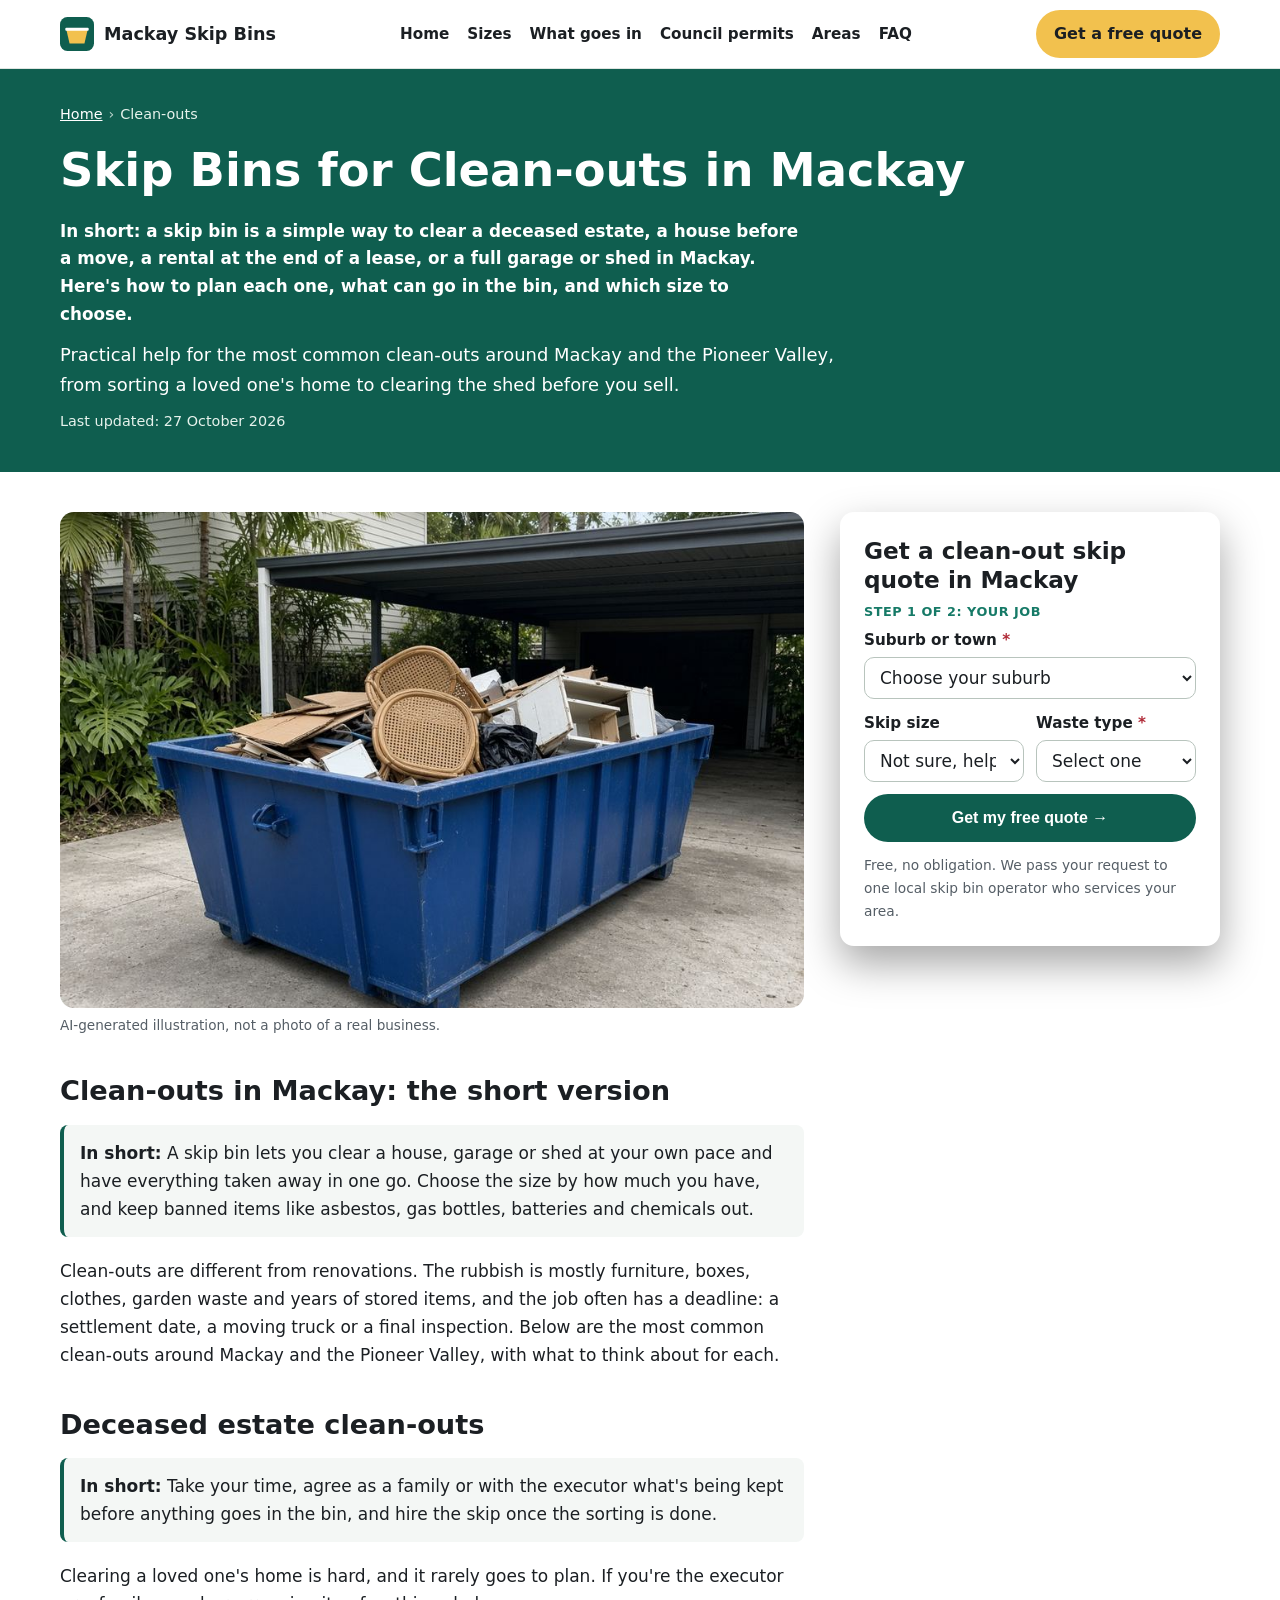
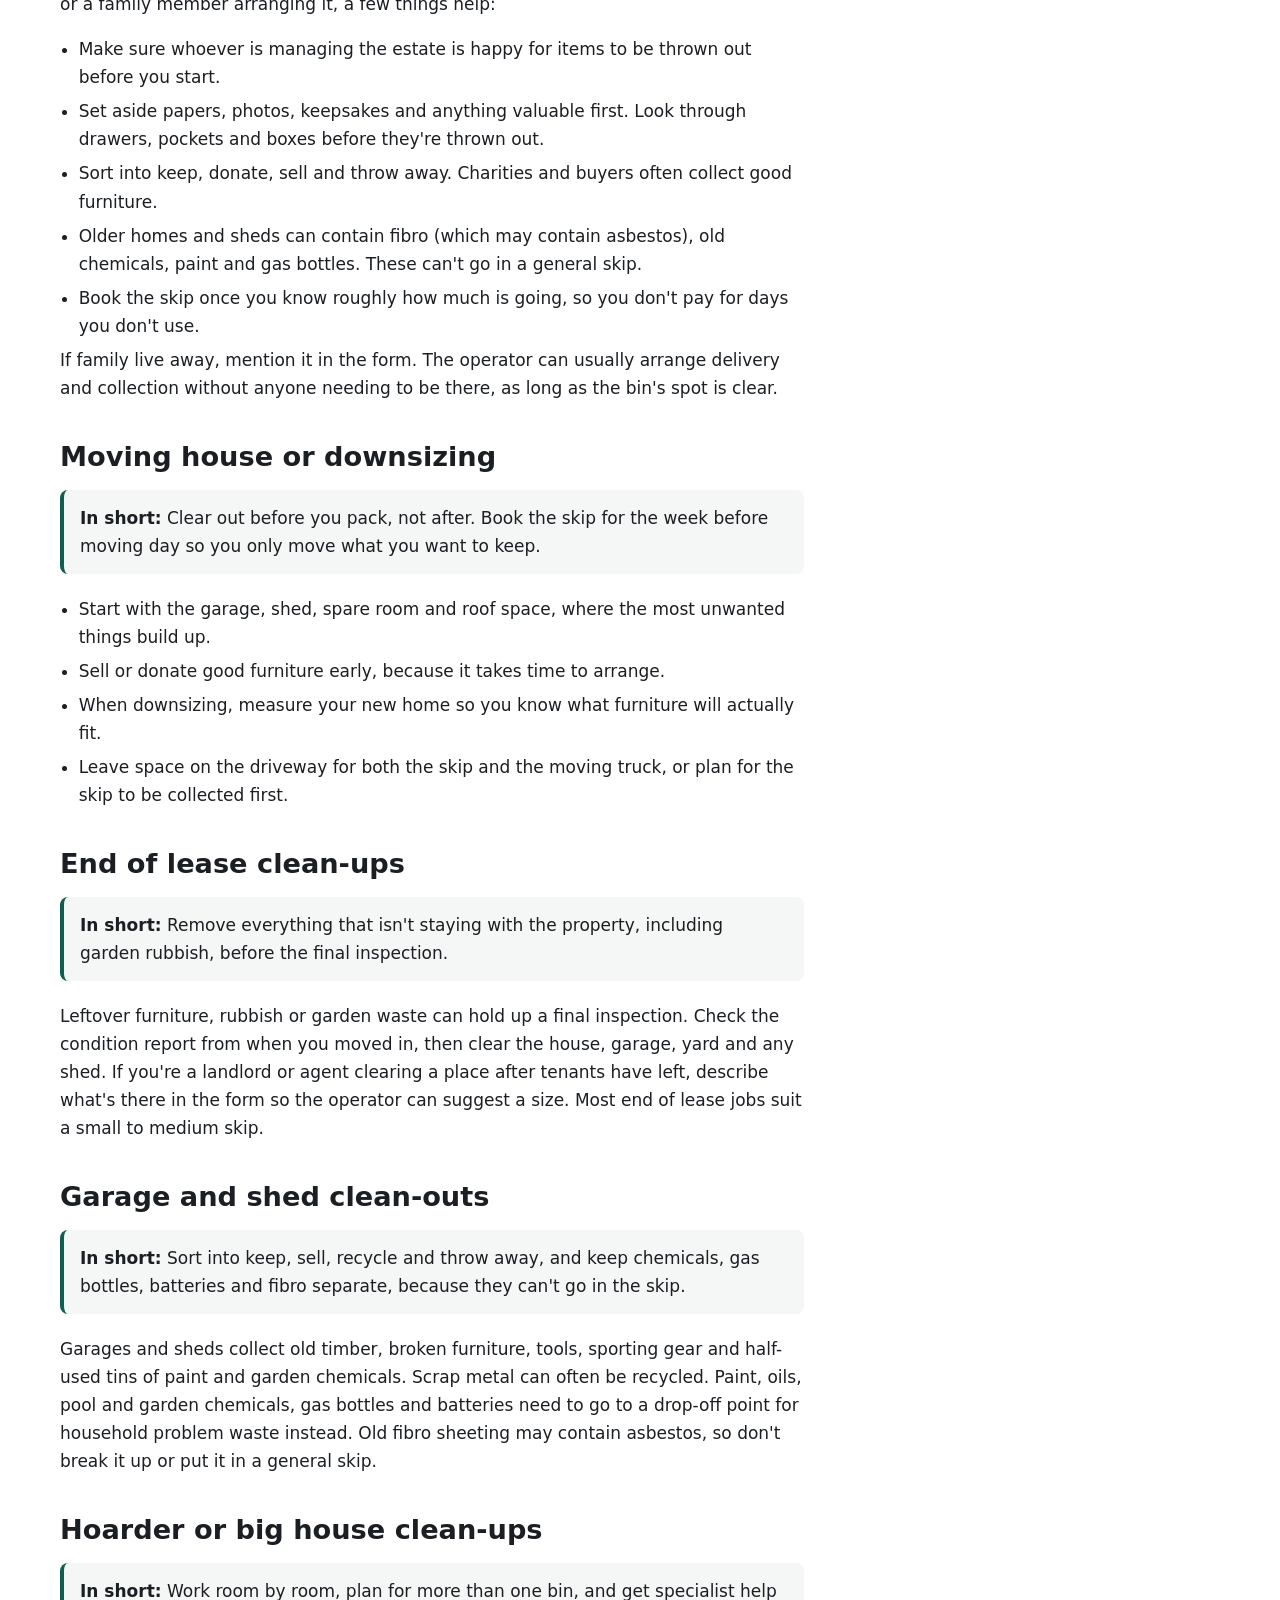
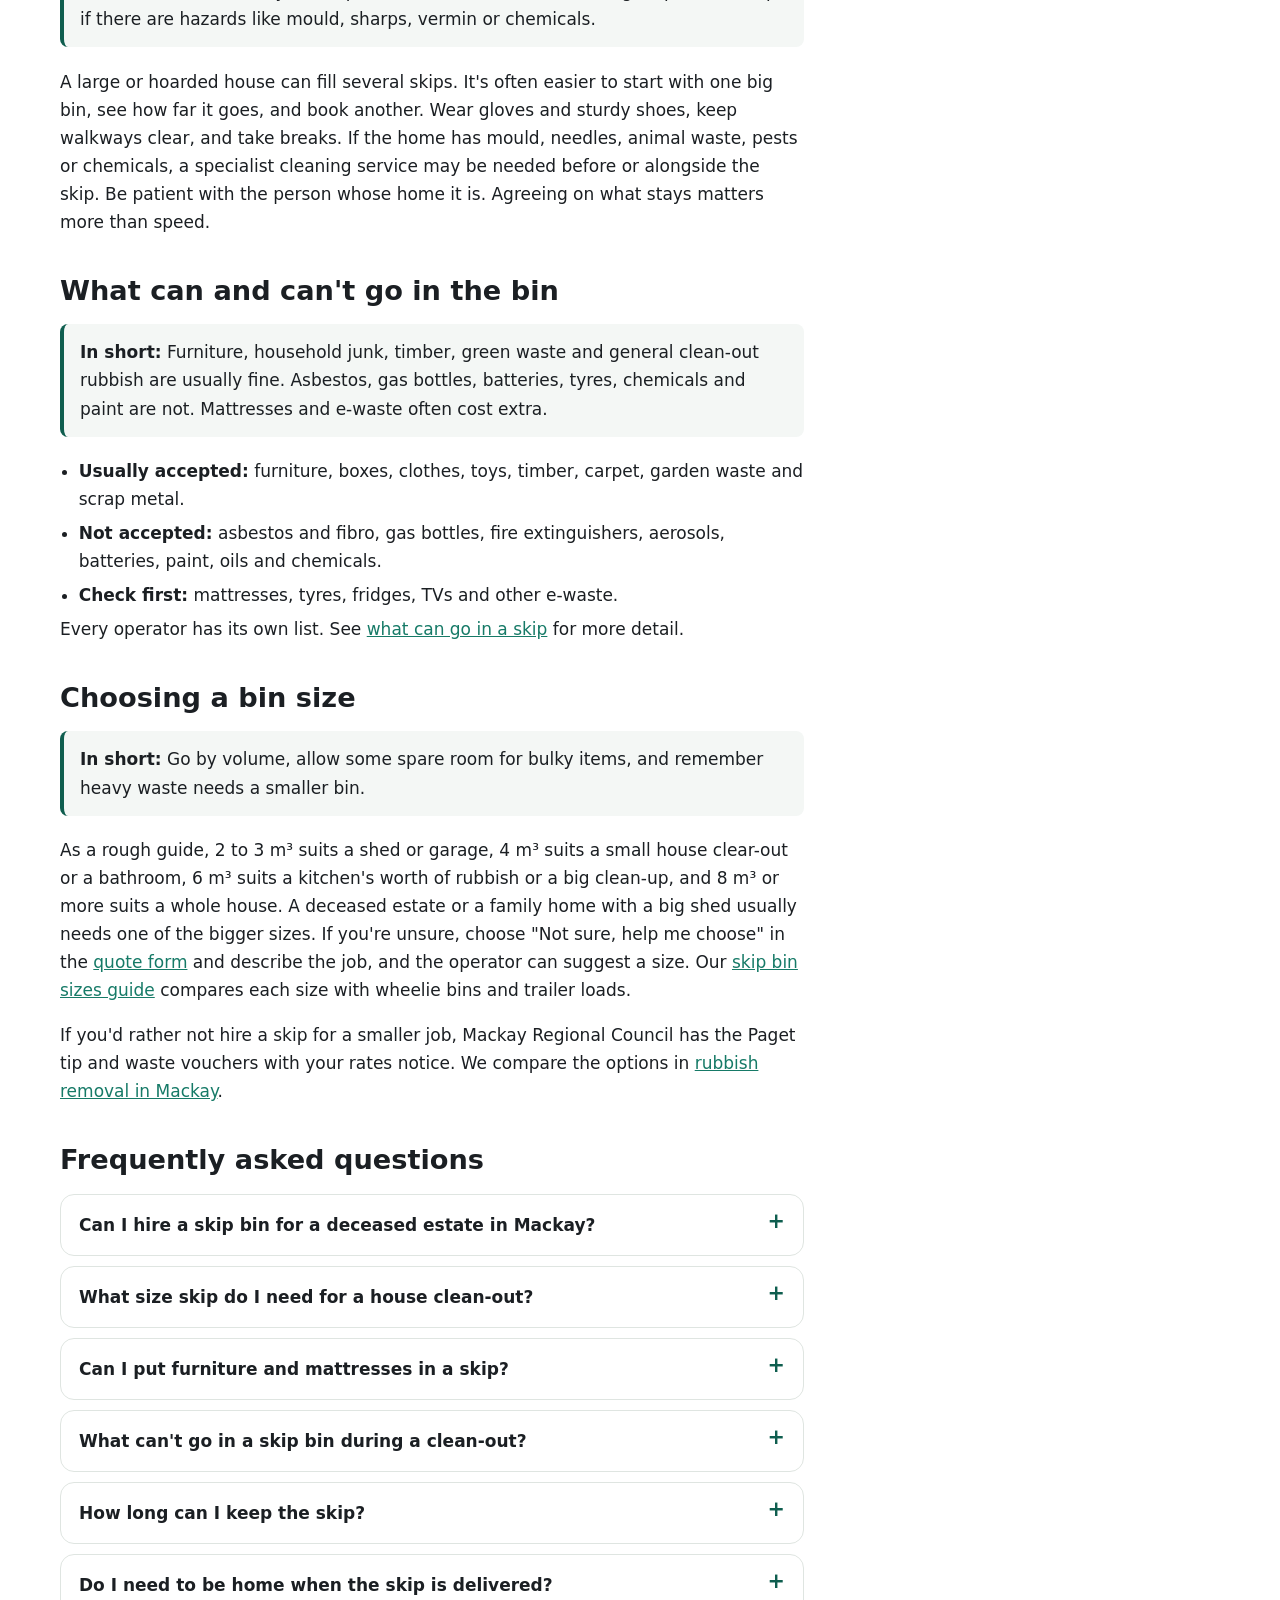
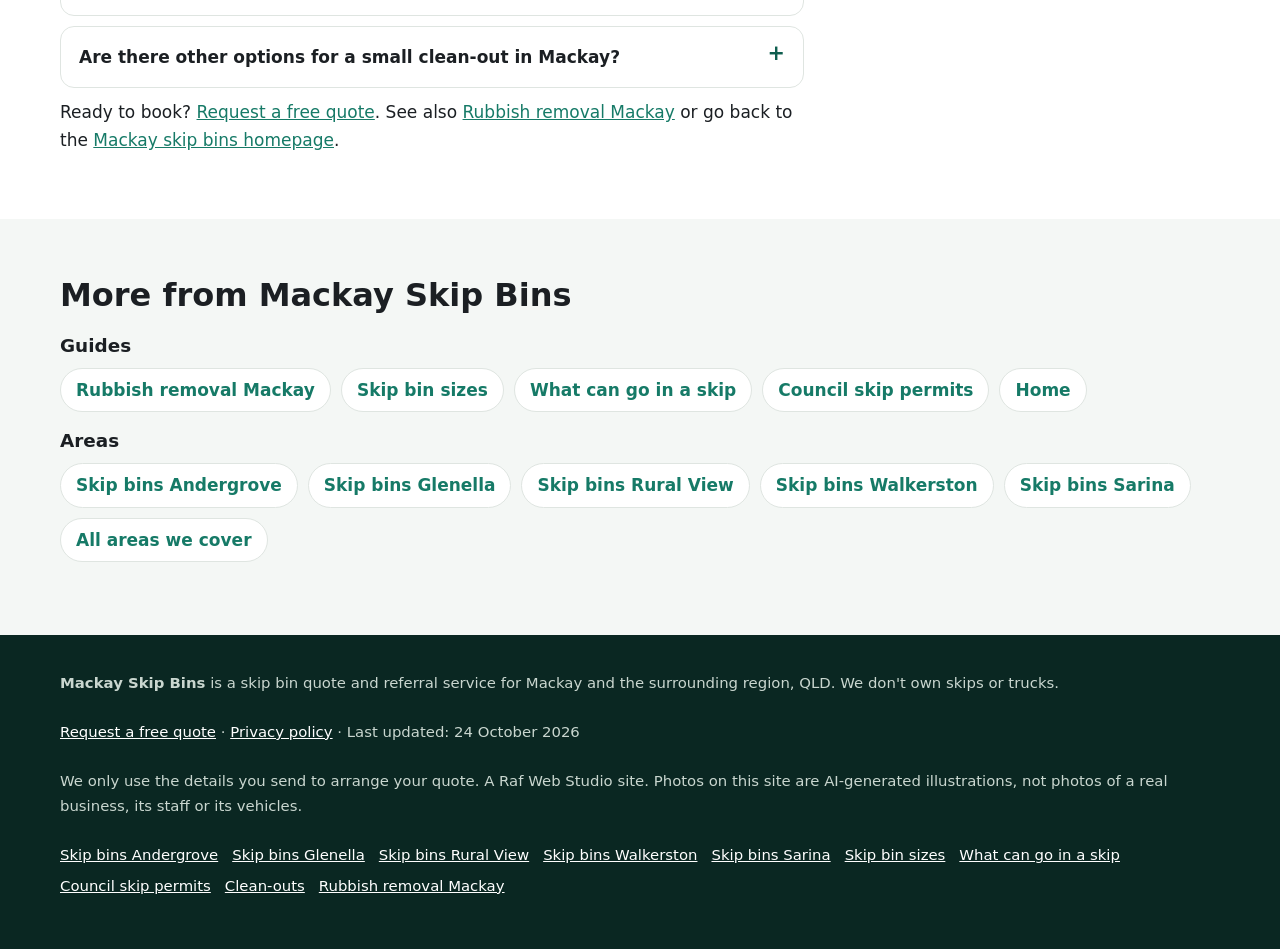
==== clean-outs/index.html @ 4cb9e2da "SEO batch 3: add /clean-outs/ and /rubbish-removal-mackay/ guides (FAQ schema, quote form, sitemap, " ====
<!doctype html>
<html lang="en-AU">
<head>
<meta charset="utf-8">
<!-- Search Console verification meta tag goes here once the property is created -->
<meta name="viewport" content="width=device-width, initial-scale=1">
<title>Skip Bins for Clean-outs in Mackay | Deceased Estates, Moving &amp; Garages</title>
<meta name="description" content="Skip bins for clean-outs in Mackay: deceased estates, moving house, downsizing, end of lease, garages, sheds and big house clean-ups. Sizes, what goes in, and a free quote.">
<link rel="canonical" href="https://mackayskipbins.com/clean-outs/">
<link rel="icon" href="/favicon.svg" type="image/svg+xml">
<meta name="theme-color" content="#0f5e4f">
<meta property="og:type" content="article">
<meta property="og:locale" content="en_AU">
<meta property="og:site_name" content="Mackay Skip Bins">
<meta property="og:title" content="Skip Bins for Clean-outs in Mackay | Deceased Estates, Moving &amp; Garages">
<meta property="og:description" content="Skip bins for clean-outs in Mackay: deceased estates, moving house, downsizing, end of lease, garages, sheds and big house clean-ups. Sizes, what goes in, and a free quote.">
<meta property="og:url" content="https://mackayskipbins.com/clean-outs/">
<meta property="og:image" content="https://mackayskipbins.com/img/card-home.jpg">
<meta name="twitter:card" content="summary_large_image">
<script>document.documentElement.classList.add('js')</script>
<link rel="stylesheet" href="/styles.css">

<!-- Google tag (gtag.js) -->
<script async src="https://www.googletagmanager.com/gtag/js?id=G-90Q7YBD8MN"></script>
<script>
  window.dataLayer = window.dataLayer || [];
  function gtag(){dataLayer.push(arguments);}
  gtag('js', new Date());
  gtag('config', 'G-90Q7YBD8MN');
</script>

<script type="application/ld+json">
{
 "@context": "https://schema.org",
 "@type": "WebPage",
 "@id": "https://mackayskipbins.com/clean-outs/#webpage",
 "url": "https://mackayskipbins.com/clean-outs/",
 "name": "Skip Bins for Clean-outs in Mackay | Deceased Estates, Moving & Garages",
 "description": "Skip bins for clean-outs in Mackay: deceased estates, moving house, downsizing, end of lease, garages, sheds and big house clean-ups. Sizes, what goes in, and a free quote.",
 "inLanguage": "en-AU",
 "dateModified": "2026-10-27",
 "isPartOf": {
  "@id": "https://mackayskipbins.com/#website"
 }
}
</script>
<script type="application/ld+json">
{
 "@context": "https://schema.org",
 "@type": "BreadcrumbList",
 "itemListElement": [
  {
   "@type": "ListItem",
   "position": 1,
   "name": "Home",
   "item": "https://mackayskipbins.com/"
  },
  {
   "@type": "ListItem",
   "position": 2,
   "name": "Clean-outs",
   "item": "https://mackayskipbins.com/clean-outs/"
  }
 ]
}
</script>
<script type="application/ld+json">
{
 "@context": "https://schema.org",
 "@type": "Service",
 "@id": "https://mackayskipbins.com/clean-outs/#service",
 "name": "Skip bins for clean-outs in Mackay",
 "serviceType": "Skip bin hire",
 "description": "Skip bins for clean-outs in Mackay: deceased estates, moving house, downsizing, end of lease, garages, sheds and big house clean-ups. Sizes, what goes in, and a free quote.",
 "url": "https://mackayskipbins.com/clean-outs/",
 "provider": {
  "@type": "Organization",
  "name": "Mackay Skip Bins",
  "url": "https://mackayskipbins.com/"
 },
 "areaServed": [
  {
   "@type": "Place",
   "name": "Mackay, QLD"
  }
 ]
}
</script>
<script type="application/ld+json">
{
 "@context": "https://schema.org",
 "@type": "FAQPage",
 "mainEntity": [
  {
   "@type": "Question",
   "name": "Can I hire a skip bin for a deceased estate in Mackay?",
   "acceptedAnswer": {
    "@type": "Answer",
    "text": "Yes. A skip is a common way to clear a deceased estate. Agree with the executor or family what's being kept before anything goes in, and tell the operator if no one will be at the property for delivery or collection."
   }
  },
  {
   "@type": "Question",
   "name": "What size skip do I need for a house clean-out?",
   "acceptedAnswer": {
    "@type": "Answer",
    "text": "As a rough guide, 2 to 3 m³ suits a shed or garage, 4 m³ suits a small house clear-out or a bathroom, 6 m³ suits a kitchen's worth of rubbish or a big clean-up, and 8 m³ or more suits a whole house. A deceased estate or a family home with a big shed usually needs one of the bigger sizes."
   }
  },
  {
   "@type": "Question",
   "name": "Can I put furniture and mattresses in a skip?",
   "acceptedAnswer": {
    "@type": "Answer",
    "text": "Furniture is usually fine. Many operators accept mattresses for an extra fee, and some don't take them. List them in the quote form so the operator can confirm."
   }
  },
  {
   "@type": "Question",
   "name": "What can't go in a skip bin during a clean-out?",
   "acceptedAnswer": {
    "@type": "Answer",
    "text": "Asbestos and fibro, gas bottles, fire extinguishers, aerosols, batteries, tyres, paint, oils and chemicals. Fridges, TVs and other e-waste may be refused or cost extra."
   }
  },
  {
   "@type": "Question",
   "name": "How long can I keep the skip?",
   "acceptedAnswer": {
    "@type": "Answer",
    "text": "Hire periods differ between operators. Most include a set number of days and charge for extra days. Tell the operator your dates when you request a quote."
   }
  },
  {
   "@type": "Question",
   "name": "Do I need to be home when the skip is delivered?",
   "acceptedAnswer": {
    "@type": "Answer",
    "text": "Usually not, as long as the spot for the bin is clear and the operator knows exactly where to put it. Add delivery notes in the form."
   }
  },
  {
   "@type": "Question",
   "name": "Are there other options for a small clean-out in Mackay?",
   "acceptedAnswer": {
    "@type": "Answer",
    "text": "For a load or two, taking it to the Paget Waste Management Centre yourself, using your council waste vouchers, may be enough. Our rubbish removal guide compares the options."
   }
  }
 ]
}
</script>
</head>
<body>
<a class="skip-link" href="#main">Skip to content</a>

<header class="site-header">
  <div class="wrap">
    <a class="brand" href="/" aria-label="Mackay Skip Bins home">
      <svg viewBox="0 0 64 64" aria-hidden="true"><rect width="64" height="64" rx="14" fill="#0f5e4f"/><path d="M12 24h40l-6 26H18z" fill="#f2c14e"/><rect x="10" y="20" width="44" height="6" rx="2" fill="#fff"/></svg>
      Mackay Skip Bins
    </a>
    <nav class="nav" aria-label="Main">
      <a href="/">Home</a>
      <a href="/skip-bin-sizes/">Sizes</a>
      <a href="/what-can-go-in-a-skip/">What goes in</a>
      <a href="/skip-bin-council-permit/">Council permits</a>
      <a href="/#areas">Areas</a>
      <a href="/#faq">FAQ</a>
    </nav>
    <a class="btn btn-call header-call" href="#quote">Get a free quote</a>
  </div>
</header>

<main id="main">
<section class="page-hero" aria-labelledby="h1">
  <div class="wrap">
    <nav class="crumbs" aria-label="Breadcrumb"><ol><li><a href="https://mackayskipbins.com/">Home</a></li><li aria-current="page">Clean-outs</li></ol></nav>
    <h1 id="h1">Skip Bins for Clean-outs in Mackay</h1>
    <p class="summary">In short: a skip bin is a simple way to clear a deceased estate, a house before a move, a rental at the end of a lease, or a full garage or shed in Mackay. Here&#x27;s how to plan each one, what can go in the bin, and which size to choose.</p>
    <p class="lead">Practical help for the most common clean-outs around Mackay and the Pioneer Valley, from sorting a loved one&#x27;s home to clearing the shed before you sell.</p>
    <p class="updated">Last updated: 27 October 2026</p>
  </div>
</section>
<div class="wrap page-grid">
  <article class="page-body">
<figure><img src="/img/card-home.jpg" width="900" height="600" style="aspect-ratio:3/2;object-fit:cover" alt="Illustration of a blue skip bin with old cane chairs during a house clean-out" decoding="async"><figcaption>AI-generated illustration, not a photo of a real business.</figcaption></figure>
<h2>Clean-outs in Mackay: the short version</h2>
<p class="callout"><strong>In short:</strong> A skip bin lets you clear a house, garage or shed at your own pace and have everything taken away in one go. Choose the size by how much you have, and keep banned items like asbestos, gas bottles, batteries and chemicals out.</p><p>Clean-outs are different from renovations. The rubbish is mostly furniture, boxes, clothes, garden waste and years of stored items, and the job often has a deadline: a settlement date, a moving truck or a final inspection. Below are the most common clean-outs around Mackay and the Pioneer Valley, with what to think about for each.</p>
<h2>Deceased estate clean-outs</h2>
<p class="callout"><strong>In short:</strong> Take your time, agree as a family or with the executor what's being kept before anything goes in the bin, and hire the skip once the sorting is done.</p><p>Clearing a loved one's home is hard, and it rarely goes to plan. If you're the executor or a family member arranging it, a few things help:</p><ul class="clean"><li>Make sure whoever is managing the estate is happy for items to be thrown out before you start.</li><li>Set aside papers, photos, keepsakes and anything valuable first. Look through drawers, pockets and boxes before they're thrown out.</li><li>Sort into keep, donate, sell and throw away. Charities and buyers often collect good furniture.</li><li>Older homes and sheds can contain fibro (which may contain asbestos), old chemicals, paint and gas bottles. These can't go in a general skip.</li><li>Book the skip once you know roughly how much is going, so you don't pay for days you don't use.</li></ul><p>If family live away, mention it in the form. The operator can usually arrange delivery and collection without anyone needing to be there, as long as the bin's spot is clear.</p>
<h2>Moving house or downsizing</h2>
<p class="callout"><strong>In short:</strong> Clear out before you pack, not after. Book the skip for the week before moving day so you only move what you want to keep.</p><ul class="clean"><li>Start with the garage, shed, spare room and roof space, where the most unwanted things build up.</li><li>Sell or donate good furniture early, because it takes time to arrange.</li><li>When downsizing, measure your new home so you know what furniture will actually fit.</li><li>Leave space on the driveway for both the skip and the moving truck, or plan for the skip to be collected first.</li></ul>
<h2>End of lease clean-ups</h2>
<p class="callout"><strong>In short:</strong> Remove everything that isn't staying with the property, including garden rubbish, before the final inspection.</p><p>Leftover furniture, rubbish or garden waste can hold up a final inspection. Check the condition report from when you moved in, then clear the house, garage, yard and any shed. If you're a landlord or agent clearing a place after tenants have left, describe what's there in the form so the operator can suggest a size. Most end of lease jobs suit a small to medium skip.</p>
<h2>Garage and shed clean-outs</h2>
<p class="callout"><strong>In short:</strong> Sort into keep, sell, recycle and throw away, and keep chemicals, gas bottles, batteries and fibro separate, because they can't go in the skip.</p><p>Garages and sheds collect old timber, broken furniture, tools, sporting gear and half-used tins of paint and garden chemicals. Scrap metal can often be recycled. Paint, oils, pool and garden chemicals, gas bottles and batteries need to go to a drop-off point for household problem waste instead. Old fibro sheeting may contain asbestos, so don't break it up or put it in a general skip.</p>
<h2>Hoarder or big house clean-ups</h2>
<p class="callout"><strong>In short:</strong> Work room by room, plan for more than one bin, and get specialist help if there are hazards like mould, sharps, vermin or chemicals.</p><p>A large or hoarded house can fill several skips. It's often easier to start with one big bin, see how far it goes, and book another. Wear gloves and sturdy shoes, keep walkways clear, and take breaks. If the home has mould, needles, animal waste, pests or chemicals, a specialist cleaning service may be needed before or alongside the skip. Be patient with the person whose home it is. Agreeing on what stays matters more than speed.</p>
<h2>What can and can&#x27;t go in the bin</h2>
<p class="callout"><strong>In short:</strong> Furniture, household junk, timber, green waste and general clean-out rubbish are usually fine. Asbestos, gas bottles, batteries, tyres, chemicals and paint are not. Mattresses and e-waste often cost extra.</p><ul class="clean"><li><strong>Usually accepted:</strong> furniture, boxes, clothes, toys, timber, carpet, garden waste and scrap metal.</li><li><strong>Not accepted:</strong> asbestos and fibro, gas bottles, fire extinguishers, aerosols, batteries, paint, oils and chemicals.</li><li><strong>Check first:</strong> mattresses, tyres, fridges, TVs and other e-waste.</li></ul><p>Every operator has its own list. See <a href="/what-can-go-in-a-skip/">what can go in a skip</a> for more detail.</p>
<h2>Choosing a bin size</h2>
<p class="callout"><strong>In short:</strong> Go by volume, allow some spare room for bulky items, and remember heavy waste needs a smaller bin.</p><p>As a rough guide, 2 to 3 m³ suits a shed or garage, 4 m³ suits a small house clear-out or a bathroom, 6 m³ suits a kitchen's worth of rubbish or a big clean-up, and 8 m³ or more suits a whole house. A deceased estate or a family home with a big shed usually needs one of the bigger sizes. If you're unsure, choose "Not sure, help me choose" in the <a href="#quote">quote form</a> and describe the job, and the operator can suggest a size. Our <a href="/skip-bin-sizes/">skip bin sizes guide</a> compares each size with wheelie bins and trailer loads.</p><p>If you'd rather not hire a skip for a smaller job, Mackay Regional Council has the Paget tip and waste vouchers with your rates notice. We compare the options in <a href="/rubbish-removal-mackay/">rubbish removal in Mackay</a>.</p>
<h2 id="faq-h">Frequently asked questions</h2>
<details><summary>Can I hire a skip bin for a deceased estate in Mackay?</summary><p>Yes. A skip is a common way to clear a deceased estate. Agree with the executor or family what&#x27;s being kept before anything goes in, and tell the operator if no one will be at the property for delivery or collection.</p></details><details><summary>What size skip do I need for a house clean-out?</summary><p>As a rough guide, 2 to 3 m³ suits a shed or garage, 4 m³ suits a small house clear-out or a bathroom, 6 m³ suits a kitchen&#x27;s worth of rubbish or a big clean-up, and 8 m³ or more suits a whole house. A deceased estate or a family home with a big shed usually needs one of the bigger sizes.</p></details><details><summary>Can I put furniture and mattresses in a skip?</summary><p>Furniture is usually fine. Many operators accept mattresses for an extra fee, and some don&#x27;t take them. List them in the quote form so the operator can confirm.</p></details><details><summary>What can&#x27;t go in a skip bin during a clean-out?</summary><p>Asbestos and fibro, gas bottles, fire extinguishers, aerosols, batteries, tyres, paint, oils and chemicals. Fridges, TVs and other e-waste may be refused or cost extra.</p></details><details><summary>How long can I keep the skip?</summary><p>Hire periods differ between operators. Most include a set number of days and charge for extra days. Tell the operator your dates when you request a quote.</p></details><details><summary>Do I need to be home when the skip is delivered?</summary><p>Usually not, as long as the spot for the bin is clear and the operator knows exactly where to put it. Add delivery notes in the form.</p></details><details><summary>Are there other options for a small clean-out in Mackay?</summary><p>For a load or two, taking it to the Paget Waste Management Centre yourself, using your council waste vouchers, may be enough. Our rubbish removal guide compares the options.</p></details>
<p>Ready to book? <a href="#quote">Request a free quote</a>. See also <a href="/rubbish-removal-mackay/">Rubbish removal Mackay</a> or go back to the <a href="/">Mackay skip bins homepage</a>.</p>

  </article>
  <aside class="page-aside">
    <div class="hero-form-card" id="quote">
      <h2 id="quote-h">Get a clean-out skip quote in Mackay</h2>
      <form class="quote-form two-step" id="quote-form" action="https://formsubmit.co/quotes@mackayskipbins.com" method="post" novalidate>
        <input type="hidden" name="_subject" value="New quote request – mackayskipbins.com">
        <input type="hidden" name="_captcha" value="true">
        <input type="hidden" name="_template" value="table">
        <input type="hidden" name="_next" value="https://mackayskipbins.com/thanks.html">
        <input type="text" name="_honey" style="display:none" tabindex="-1" autocomplete="off" aria-hidden="true">
        <input type="hidden" name="source" value="mackayskipbins.com">
        <input type="hidden" name="page" value="/clean-outs/">
        <fieldset class="step step-1">
          <legend class="step-label">Step 1 of 2: your job</legend>
          <div class="full"><label for="suburb">Suburb or town <span class="req" aria-hidden="true">*</span></label>
            <select id="suburb" name="suburb" required><option value="">Choose your suburb</option><option>Mackay</option><option>North Mackay</option><option>South Mackay</option><option>West Mackay</option><option>East Mackay</option><option>Andergrove</option><option>Beaconsfield</option><option>Mount Pleasant</option><option>Glenella</option><option>Slade Point</option><option>Bucasia</option><option>Shoal Point</option><option>Eimeo</option><option>Blacks Beach</option><option>Rural View</option><option>Ooralea</option><option>Bakers Creek</option><option>Walkerston</option><option>Marian</option><option>Mirani</option><option>Sarina</option><option value="Other">Other (tell us below)</option></select></div>
          <div class="full other-wrap"><label for="suburb_other">Other suburb or town</label><input id="suburb_other" name="suburb_other" type="text" autocomplete="address-level2"></div>
          <div><label for="size">Skip size</label>
            <select id="size" name="skip_size"><option value="Not sure">Not sure, help me choose</option><option>Skip bag (about 1 m³)</option><option>2 m³</option><option>3 m³</option><option>4 m³</option><option>6 m³</option><option>8 m³</option><option>9 m³</option><option>10–12 m³</option><option>Larger / hook-lift</option></select></div>
          <div><label for="waste">Waste type <span class="req" aria-hidden="true">*</span></label>
            <select id="waste" name="waste_type" required><option value="">Select one</option><option>General household</option><option>Green waste</option><option>Mixed renovation / building</option><option>Soil, concrete or bricks</option><option>Mixed, not sure</option><option>May contain asbestos</option></select></div>
          <div class="full js-only"><button class="btn btn-primary btn-block" type="button" id="to-step-2">Get my free quote →</button></div>
          <p class="microcopy full">Free, no obligation. We pass your request to one local skip bin operator who services your area.</p>
          <p class="form-error full" id="step1-error" role="alert" hidden>Please choose your suburb and waste type.</p>
        </fieldset>
        <fieldset class="step step-2" id="step-2">
          <legend class="step-label">Step 2 of 2: your details</legend>
          <div><label for="name">Name <span class="req" aria-hidden="true">*</span></label><input id="name" name="name" type="text" autocomplete="name" required></div>
          <div><label for="phone">Phone <span class="req" aria-hidden="true">*</span></label><input id="phone" name="phone" type="tel" autocomplete="tel" inputmode="tel" required></div>
          <div><label for="email">Email</label><input id="email" name="email" type="email" autocomplete="email"></div>
          <div><label for="date">Delivery date</label><input id="date" name="preferred_date" type="date"></div>
          <div class="full"><label for="message">Anything else?</label><textarea id="message" name="message" rows="2" placeholder="e.g. storm clean-up, Queenslander reno, cane farm shed, 7 days"></textarea></div>
          <p class="consent full">By sending this form you agree we can share your details with one local skip bin operator so they can quote for your job. See our <a href="/privacy.html">privacy policy</a>.</p>
          <div class="full step2-actions"><button class="btn btn-primary" type="submit">Send my quote request</button><button class="btn-link js-only" type="button" id="back-1">← Back</button></div>
        </fieldset>
      </form>
    </div>
  </aside>
</div>
<section class="alt" aria-labelledby="more-h">
  <div class="wrap">
    <h2 id="more-h">More from Mackay Skip Bins</h2>
    <h3>Guides</h3>
    <ul class="link-list"><li><a href="/rubbish-removal-mackay/">Rubbish removal Mackay</a></li><li><a href="/skip-bin-sizes/">Skip bin sizes</a></li><li><a href="/what-can-go-in-a-skip/">What can go in a skip</a></li><li><a href="/skip-bin-council-permit/">Council skip permits</a></li><li><a href="/">Home</a></li></ul>
    <h3>Areas</h3>
    <ul class="link-list"><li><a href="/skip-bins-andergrove/">Skip bins Andergrove</a></li><li><a href="/skip-bins-glenella/">Skip bins Glenella</a></li><li><a href="/skip-bins-rural-view/">Skip bins Rural View</a></li><li><a href="/skip-bins-walkerston/">Skip bins Walkerston</a></li><li><a href="/skip-bins-sarina/">Skip bins Sarina</a></li><li><a href="/#areas">All areas we cover</a></li></ul>
  </div>
</section>
</main>

<footer class="site-footer">
  <div class="wrap">
    <p><strong>Mackay Skip Bins</strong> is a skip bin quote and referral service for Mackay and the surrounding region, QLD. We don't own skips or trucks.</p>
    <p><a href="#quote">Request a free quote</a> · <a href="/privacy.html">Privacy policy</a> · Last updated: 24 October 2026</p>
    <p>We only use the details you send to arrange your quote. A Raf Web Studio site. Photos on this site are AI-generated illustrations, not photos of a real business, its staff or its vehicles.</p>
    <p class="footer-links"><a href="/skip-bins-andergrove/">Skip bins Andergrove</a> <a href="/skip-bins-glenella/">Skip bins Glenella</a> <a href="/skip-bins-rural-view/">Skip bins Rural View</a> <a href="/skip-bins-walkerston/">Skip bins Walkerston</a> <a href="/skip-bins-sarina/">Skip bins Sarina</a> <a href="/skip-bin-sizes/">Skip bin sizes</a> <a href="/what-can-go-in-a-skip/">What can go in a skip</a> <a href="/skip-bin-council-permit/">Council skip permits</a> <a href="/clean-outs/">Clean-outs</a> <a href="/rubbish-removal-mackay/">Rubbish removal Mackay</a></p>
  </div>
</footer>

<div class="mobile-call" aria-label="Quick contact">
  <a class="btn btn-call" href="#quote">Get a free quote</a>
</div>
<script src="/form.js" defer></script>
</body>
</html>
---- styles.css ----
:root{
  --green:#0f5e4f;--green-2:#167a67;--yellow:#f2c14e;--ink:#1b1f23;--muted:#555e66;
  --bg:#ffffff;--soft:#f4f7f5;--line:#dfe5e1;--radius:14px;--max:1200px;
}
*{box-sizing:border-box}
html{scroll-behavior:smooth}
body{margin:0;font-family:system-ui,-apple-system,"Segoe UI",Roboto,Arial,sans-serif;color:var(--ink);background:var(--bg);line-height:1.65;font-size:17px;padding-bottom:72px}
@media(min-width:800px){body{padding-bottom:0}}
img,svg{max-width:100%}
a{color:var(--green-2)}
a:focus-visible,button:focus-visible,input:focus-visible,select:focus-visible,textarea:focus-visible{outline:3px solid var(--yellow);outline-offset:2px}
.wrap{max-width:var(--max);margin:0 auto;padding:0 20px}
.skip-link{position:absolute;left:-999px;top:0;background:#fff;padding:8px 12px;z-index:100}
.skip-link:focus{left:8px}
h1,h2,h3{line-height:1.25;margin:0 0 .6em}
h1{font-size:clamp(1.9rem,4.5vw,2.9rem)}
h2{font-size:clamp(1.5rem,3vw,2rem);margin-top:0}
h3{font-size:1.15rem}
p{margin:0 0 1em}

/* header */
.site-header{background:#fff;border-bottom:1px solid var(--line);position:sticky;top:0;z-index:50}
.site-header .wrap{display:flex;align-items:center;justify-content:space-between;gap:16px;padding-top:10px;padding-bottom:10px}
.brand{display:flex;align-items:center;gap:10px;font-weight:800;color:var(--ink);text-decoration:none;font-size:1.1rem}
.brand svg{width:34px;height:34px}
.nav{display:none;gap:18px}
.nav a{color:var(--ink);text-decoration:none;font-weight:600;font-size:.95rem}
.nav a:hover{color:var(--green-2)}
@media(min-width:900px){.nav{display:flex}}

/* buttons */
.btn{display:inline-flex;align-items:center;justify-content:center;gap:8px;font-weight:700;border-radius:999px;padding:13px 22px;text-decoration:none;border:2px solid transparent;cursor:pointer;font-size:1rem}
.btn svg{width:20px;height:20px}
.btn-call{background:var(--yellow);color:#1b1f23}
.btn-call:hover{background:#f2c14e}
.btn-ghost{background:transparent;color:#fff;border-color:rgba(255,255,255,.7)}
.btn-ghost:hover{background:rgba(255,255,255,.12)}
.btn-primary{background:var(--green);color:#fff}
.btn-primary:hover{background:var(--green-2)}
.header-call{display:none}
@media(min-width:600px){.header-call{display:inline-flex;padding:9px 16px}}

/* hero */
.hero{background:linear-gradient(135deg,#0f5e4f 0%,#167a67 60%,#167a67 100%);color:#fff;padding:48px 0 56px}
.hero .wrap{display:grid;gap:32px}
@media(min-width:900px){.hero .wrap{grid-template-columns:1.15fr .85fr;align-items:center}}
.hero p.lead{font-size:1.15rem;color:#e6f2ec;max-width:38em}
.hero .ctas{display:flex;flex-wrap:wrap;gap:12px;margin:22px 0 18px}
.ticks{list-style:none;padding:0;margin:0;display:grid;gap:6px;color:#e6f2ec}
.ticks li{display:flex;gap:8px;align-items:flex-start}
.ticks svg{flex:0 0 20px;width:20px;height:20px;margin-top:3px}
.hero-card{background:#fff;color:var(--ink);border-radius:var(--radius);padding:22px;box-shadow:0 12px 30px rgba(0,0,0,.18)}
.hero-card h2{font-size:1.25rem}
.hero-card ol{margin:0;padding-left:1.2em}
.hero-card li{margin-bottom:.5em}

/* sections */
section{padding:56px 0}
section.alt{background:var(--soft)}
.intro{max-width:46em}
.grid{display:grid;gap:18px}
@media(min-width:700px){.grid-2{grid-template-columns:1fr 1fr}.grid-3{grid-template-columns:repeat(3,1fr)}}
.card{background:#fff;border:1px solid var(--line);border-radius:var(--radius);padding:20px}
.card .size{display:inline-block;background:var(--green);color:#fff;font-weight:800;border-radius:8px;padding:3px 10px;margin-bottom:8px}
.icon{width:36px;height:36px;color:var(--green);margin-bottom:6px}

table{width:100%;border-collapse:collapse;background:#fff;border-radius:var(--radius);overflow:hidden;border:1px solid var(--line)}
caption{text-align:left;font-weight:700;padding:0 0 10px}
th,td{padding:12px 14px;text-align:left;border-bottom:1px solid var(--line);vertical-align:top}
th{background:#e9f1ec;font-size:.95rem}
.table-scroll{overflow-x:auto}
.note{font-size:.93rem;color:var(--muted)}
.yes h3{color:var(--green)}
.no h3{color:#b02a37}
ul.clean{padding-left:1.1em;margin:0}
ul.clean li{margin-bottom:.35em}

.areas{display:flex;flex-wrap:wrap;gap:8px;list-style:none;padding:0;margin:0 0 1em}
.areas li{background:#fff;border:1px solid var(--line);border-radius:999px;padding:6px 14px;font-size:.95rem}

/* faq */
details{background:#fff;border:1px solid var(--line);border-radius:var(--radius);padding:4px 18px;margin-bottom:10px}
summary{cursor:pointer;font-weight:700;padding:12px 0;list-style:none}
summary::-webkit-details-marker{display:none}
summary::after{content:"+";float:right;font-size:1.3rem;line-height:1;color:var(--green)}
details[open] summary::after{content:"–"}

/* form */
.quote{background:var(--green);color:#fff}
.quote .wrap{display:grid;gap:28px}
@media(min-width:900px){.quote .wrap{grid-template-columns:.8fr 1.2fr}}
.quote p{color:#e6f2ec}
form.quote-form{background:#fff;color:var(--ink);border-radius:var(--radius);padding:22px;display:grid;gap:14px}
@media(min-width:600px){form.quote-form{grid-template-columns:1fr 1fr}.full{grid-column:1/-1}}
label{display:block;font-weight:600;font-size:.95rem;margin-bottom:4px}
input,select,textarea{width:100%;font:inherit;padding:11px 12px;border:1.5px solid #b8c4bd;border-radius:10px;background:#fff;color:var(--ink)}
textarea{min-height:110px;resize:vertical}
.req{color:#b02a37}
.consent{font-size:.88rem;color:var(--muted)}

/* footer */
.site-footer{background:#0a2722;color:#c9d6cf;padding:36px 0;font-size:.93rem}
.site-footer a{color:#fff}
.site-footer .wrap{display:grid;gap:10px}

/* sticky mobile call bar */
.mobile-call{position:fixed;left:0;right:0;bottom:0;z-index:60;display:flex;gap:8px;padding:10px 12px;background:#fff;border-top:1px solid var(--line);box-shadow:0 -6px 18px rgba(0,0,0,.08)}
.mobile-call .btn{flex:1;padding:12px 10px}
@media(min-width:800px){.mobile-call{display:none}}

.legal{max-width:46em;padding:40px 20px 60px;margin:0 auto}
.legal h1{font-size:2rem}

/* images */
.about-grid{display:grid;gap:28px;align-items:center}
@media(min-width:900px){.about-grid{grid-template-columns:1.2fr .8fr}}
figure{margin:0}
.photo img{width:100%;height:auto;display:block;border-radius:var(--radius)}
.photo figcaption,.size-figs figcaption{font-size:.85rem;color:var(--muted);margin-top:6px}
.local-photo{max-width:720px;margin-top:8px}
.size-figs{display:grid;gap:14px;margin:6px 0 10px;grid-template-columns:1fr}
@media(min-width:600px){.size-figs{grid-template-columns:1fr 1fr}}
.size-figs img{width:100%;height:auto;display:block;border-radius:10px;border:1px solid var(--line);background:#f4f7f5}
.size-figs figcaption{font-weight:700;color:var(--ink)}
.credits{font-size:.8rem;color:#9fb3a8}

/* banner hero */
.hero{position:relative;overflow:hidden;background:#0a2722;padding:56px 0 64px}
.hero-bg,.hero-bg img{position:absolute;inset:0;width:100%;height:100%}
.hero-bg img{object-fit:cover;object-position:center 40%;filter:brightness(1.08)}
.hero::before{content:"";position:absolute;inset:0;z-index:1;background:linear-gradient(90deg,rgba(8,24,16,.58) 0%,rgba(8,24,16,.36) 45%,rgba(8,24,16,.14) 100%)}
.hero .wrap.hero-grid{position:relative;z-index:2;display:grid;gap:32px;align-items:center}
@media(min-width:960px){.hero .wrap.hero-grid{grid-template-columns:1.05fr .95fr;gap:48px}.hero{padding:72px 0 80px}}
.hero h1{text-shadow:0 2px 4px rgba(0,0,0,.45),0 4px 22px rgba(0,0,0,.45)}
.hero .lead,.hero .updated{text-shadow:0 1px 3px rgba(0,0,0,.6)}
.hero-copy .ticks{margin:6px 0 20px}
.hero-copy .ctas{margin:0}
.hero-form-card{background:#fff;color:var(--ink);border-radius:var(--radius);padding:24px;box-shadow:0 18px 40px rgba(0,0,0,.35);scroll-margin-top:80px}
.hero-form-card h2{font-size:1.45rem;margin-bottom:.3em}
.hero-form-card .form-intro{color:var(--muted);font-size:.95rem;margin-bottom:12px}
.hero-form-card form.quote-form{padding:0;box-shadow:none;border-radius:0;gap:12px}
.hero-form-card input,.hero-form-card select,.hero-form-card textarea{padding:9px 11px}
.hero-form-card textarea{min-height:72px}
.hero-form-card .consent{margin:10px 0 0}
.photo-credit{position:absolute;right:10px;bottom:6px;z-index:2;margin:0;font-size:.72rem;color:rgba(255,255,255,.8)}
.photo-credit a{color:#fff}
.how-card{background:#fff;color:var(--ink);border-radius:var(--radius);padding:22px}
.how-card ol{margin:0;padding-left:1.2em}.how-card li{margin-bottom:.5em}

/* v2 */
.hero .lead{color:#fff}
.updated{font-size:.85rem;color:#e6f2ec;margin:14px 0 0}
.updated-dark{font-size:.9rem;color:var(--muted);font-weight:600;margin-top:-.4em}
fieldset{border:0;margin:0;padding:0;min-width:0}
.step{display:grid;gap:12px;grid-template-columns:1fr}
@media(min-width:600px){.step{grid-template-columns:1fr 1fr}}
.step-label{font-size:.8rem;font-weight:700;text-transform:uppercase;letter-spacing:.04em;color:var(--green-2);margin-bottom:6px;padding:0}
.step-2{margin-top:16px}
.js .is-step-1 .step-2{display:none}
.js .is-step-2 .step-1{display:none}
.js .is-step-2 .step-2{margin-top:0}
.js-only{display:none}
.js .js-only{display:block}
.js .step2-actions .js-only{display:inline-block}
.other-wrap{display:none}.other-wrap.show{display:block}
html:not(.js) .other-wrap{display:block}
.btn-block{width:100%}
.btn-link{background:none;border:0;color:var(--green-2);font:inherit;font-weight:600;cursor:pointer;margin-left:14px;text-decoration:underline}
.microcopy{font-size:.86rem;color:var(--muted);margin:0}
.form-error{color:#b02a37;font-weight:600;font-size:.9rem;margin:0}
[aria-invalid="true"]{border-color:#b02a37}
.hero-form-card .quote-form{display:block}
.trust{background:#0a2722;color:#e6f2ec;padding:16px 0}
.trust-list{list-style:none;margin:0 auto;display:grid;gap:10px 24px;grid-template-columns:1fr}
@media(min-width:700px){.trust-list{grid-template-columns:1fr 1fr}}
@media(min-width:1000px){.trust-list{grid-template-columns:repeat(4,1fr)}}
.trust-list li{display:flex;gap:8px;align-items:flex-start;font-size:.95rem}
.trust-list svg{flex:0 0 20px;width:20px;height:20px;color:var(--yellow);margin-top:3px}
.trust-list strong{color:#fff}
ol.steps{list-style:none;padding:0;margin:0 0 16px}
.step-num{display:inline-grid;place-items:center;width:34px;height:34px;border-radius:50%;background:var(--yellow);color:#1b1f23;font-weight:800;margin-bottom:8px}
.equiv{font-weight:700;color:var(--green-2);margin:-.2em 0 .5em}
.price-table td{white-space:nowrap}
.area-groups{display:grid;gap:8px 28px;margin-bottom:12px}
@media(min-width:800px){.area-groups{grid-template-columns:1fr 1fr}}
.area-group h3{font-size:1rem;margin:10px 0 8px}
/* photo cards */
.photo-cards{display:grid;gap:20px;grid-template-columns:1fr;margin:10px 0 28px}
@media(min-width:620px){.photo-cards{grid-template-columns:1fr 1fr}}
@media(min-width:1000px){.photo-cards{grid-template-columns:repeat(4,1fr)}}
.photo-card{position:relative;display:flex;flex-direction:column;background:#fff;border:1px solid var(--line);border-radius:var(--radius);overflow:hidden;text-decoration:none;color:var(--ink);box-shadow:0 6px 18px rgba(0,0,0,.06);transition:transform .15s,box-shadow .15s}
.photo-card:hover{transform:translateY(-2px);box-shadow:0 10px 24px rgba(0,0,0,.1)}
.pc-img{display:block;aspect-ratio:4/3;overflow:hidden;background:#f4f7f5}
.pc-img img{width:100%;height:100%;object-fit:cover;display:block}
.pc-svg img{object-fit:contain;padding:12px}
.pc-icon{position:absolute;left:18px;top:-26px;width:52px;height:52px;border-radius:50%;background:var(--yellow);color:#0a2722;display:grid;place-items:center;border:4px solid #fff;box-shadow:0 4px 10px rgba(0,0,0,.15)}
.pc-icon svg{width:24px;height:24px}
.pc-body{position:relative;display:block;padding:34px 18px 18px}
.pc-title{display:block;font-size:1.1rem;margin-bottom:6px}
.pc-text{display:block;font-size:.95rem;color:var(--muted)}
.more-jobs h3{margin-bottom:.4em}
/* truck band */
.band-wrap{padding:8px 0 48px}
.truck-band{position:relative;border-radius:var(--radius);overflow:hidden;min-height:260px;display:flex;align-items:flex-end}
.truck-band img{position:absolute;inset:0;width:100%;height:100%;object-fit:cover;object-position:center 60%}
.truck-band::after{content:"";position:absolute;inset:0;background:linear-gradient(90deg,rgba(8,24,16,.72) 0%,rgba(8,24,16,.35) 55%,rgba(8,24,16,0) 100%)}
.band-text{position:relative;z-index:1;padding:28px;max-width:560px}
.band-line{color:#fff;font-size:clamp(1.4rem,3vw,2rem);font-weight:800;line-height:1.2;margin:0 0 16px;text-shadow:0 2px 8px rgba(0,0,0,.4)}
@media(min-width:900px){.truck-band{min-height:420px;align-items:center}.band-text{padding:44px}}
.closing-inner{display:grid;gap:12px;align-items:center}
@media(min-width:900px){.quote .wrap.closing-inner{grid-template-columns:1fr auto}}
.closing-grid{display:grid;gap:28px;align-items:center}
@media(min-width:900px){.quote .wrap.closing-grid{grid-template-columns:.9fr 1.1fr}}
.closing-photo img{width:100%;height:auto;display:block;border-radius:var(--radius);box-shadow:0 12px 30px rgba(0,0,0,.25)}

/* How it works step photos */
.step-card{padding:0;overflow:hidden;display:flex;flex-direction:column}
.step-img{display:block;aspect-ratio:3/2;background:#e9efe9}
.step-img img{display:block;width:100%;height:100%;object-fit:cover;border-radius:var(--radius) var(--radius) 0 0}
.step-body{position:relative;padding:30px 20px 20px}
.step-card .step-num{position:absolute;top:-21px;left:20px;width:42px;height:42px;margin:0;font-size:1.1rem;border:3px solid #fff;box-shadow:0 2px 6px rgba(0,0,0,.18)}
.step-card h3{margin-top:0}

/* seo-pages-v1 */
.page-hero{background:var(--green);color:#fff;padding:34px 0 38px}
.page-hero h1{color:#fff;margin-bottom:.4em}
.page-hero .lead{color:#fff;font-size:1.12rem;max-width:44em;margin-bottom:.6em}
.page-hero .updated{color:#e6f2ec;font-size:.9rem;margin:0}
.crumbs{font-size:.9rem;margin-bottom:14px;color:#e6f2ec}
.crumbs ol{list-style:none;padding:0;margin:0;display:flex;flex-wrap:wrap;gap:6px}
.crumbs li+li::before{content:"›";margin-right:6px;opacity:.8}
.crumbs a{color:#fff}
.page-grid{display:grid;gap:36px;padding-top:40px;padding-bottom:48px}
@media(min-width:960px){.page-grid{grid-template-columns:minmax(0,1fr) 380px;align-items:start}.page-aside{position:sticky;top:84px}}
.page-body h2{margin-top:1.4em;font-size:clamp(1.3rem,2.6vw,1.7rem)}
.page-body h2:first-child{margin-top:0}
.page-body figure{margin:0 0 1.4em}
.page-body figure img{width:100%;height:auto;border-radius:var(--radius);display:block}
.page-body figcaption{font-size:.85rem;color:var(--muted);margin-top:6px}
.page-body table{width:100%;border-collapse:collapse;margin:0 0 1.2em}
.page-body th,.page-body td{border:1px solid var(--line);padding:8px 10px;text-align:left;vertical-align:top}
.page-body .callout{background:var(--soft);border-left:4px solid var(--green);padding:14px 16px;border-radius:8px;margin:0 0 1.2em}
.page-body .sources{font-size:.88rem;color:var(--muted)}
.link-list{display:flex;flex-wrap:wrap;gap:10px;list-style:none;padding:0;margin:0 0 1em}
.link-list a{display:inline-block;background:#fff;border:1px solid var(--line);border-radius:999px;padding:7px 15px;text-decoration:none;font-weight:600}
.link-list a:hover{border-color:var(--green)}
.areas a{text-decoration:none;font-weight:600}
.guide-cards{display:grid;gap:16px}
@media(min-width:700px){.guide-cards{grid-template-columns:repeat(3,1fr)}}
.guide-cards a{display:block;background:#fff;border:1px solid var(--line);border-radius:var(--radius);padding:18px;text-decoration:none;color:var(--ink)}
.guide-cards a strong{display:block;color:var(--green-2);font-size:1.08rem;margin-bottom:4px}
.guide-cards a:hover{border-color:var(--green)}
.footer-links{display:flex;flex-wrap:wrap;gap:6px 14px}

/* site-specific */
.photo-note{font-size:.8rem;color:var(--muted);margin-top:8px}
.disclaimer{background:#fff8e6;border:1px solid #f0d58a;border-radius:var(--radius);padding:16px 18px;font-size:.95rem}

/* summary-v1 */
.summary{font-size:1.05rem;font-weight:600;max-width:44em;margin:0 0 .7em}
.hero .summary,.page-hero .summary{color:#fff}
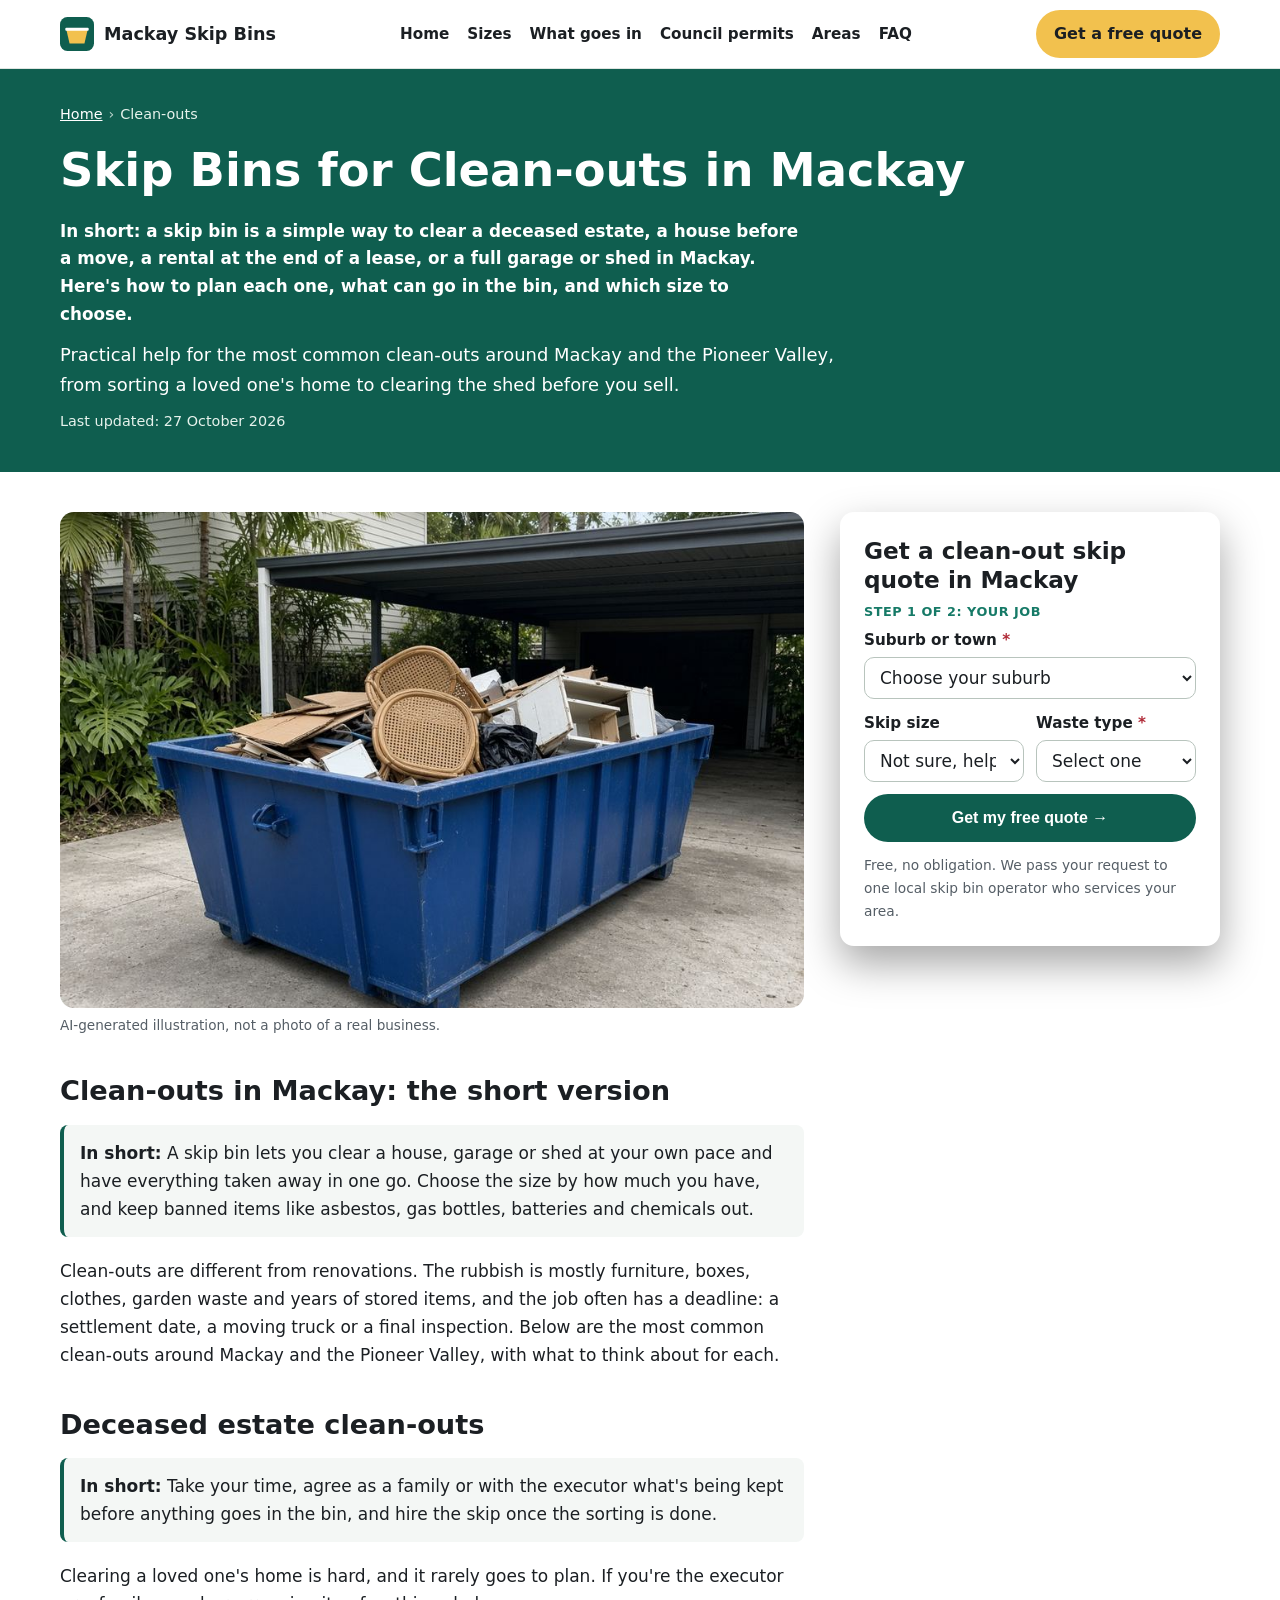
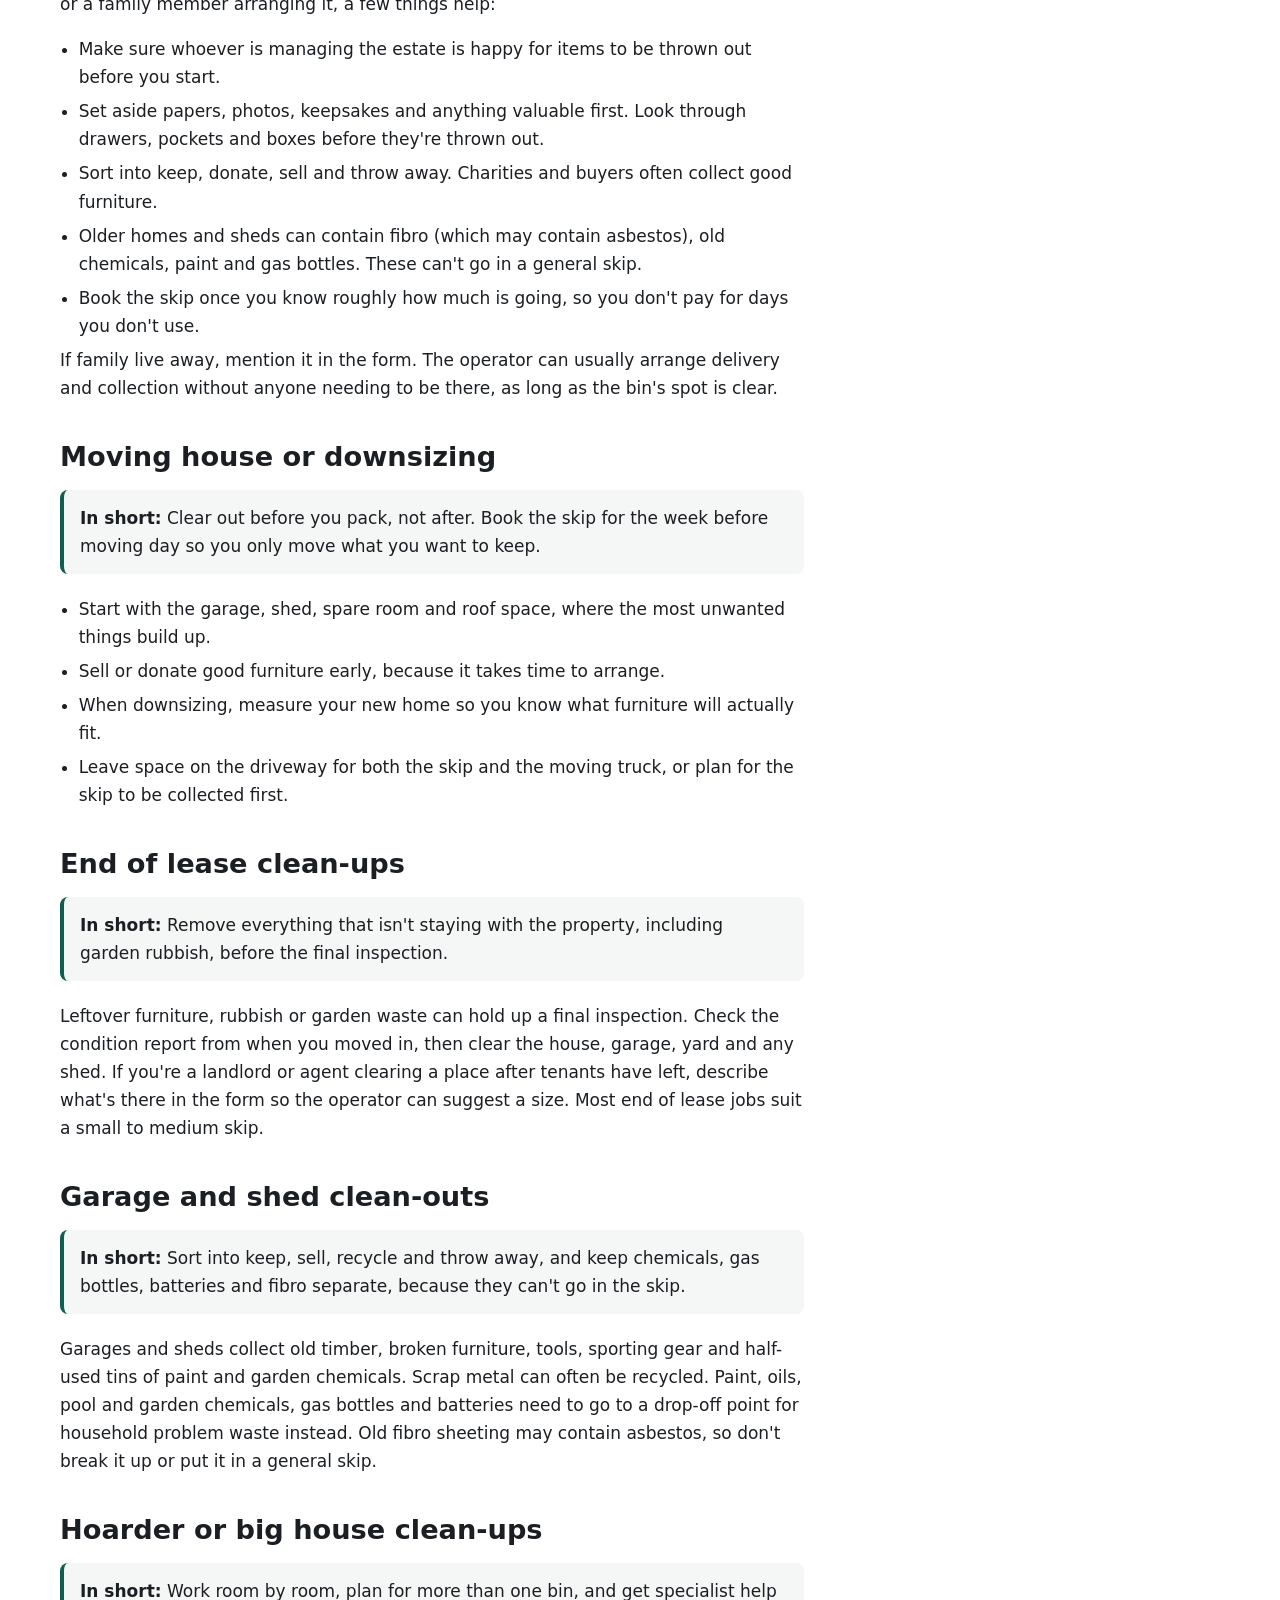
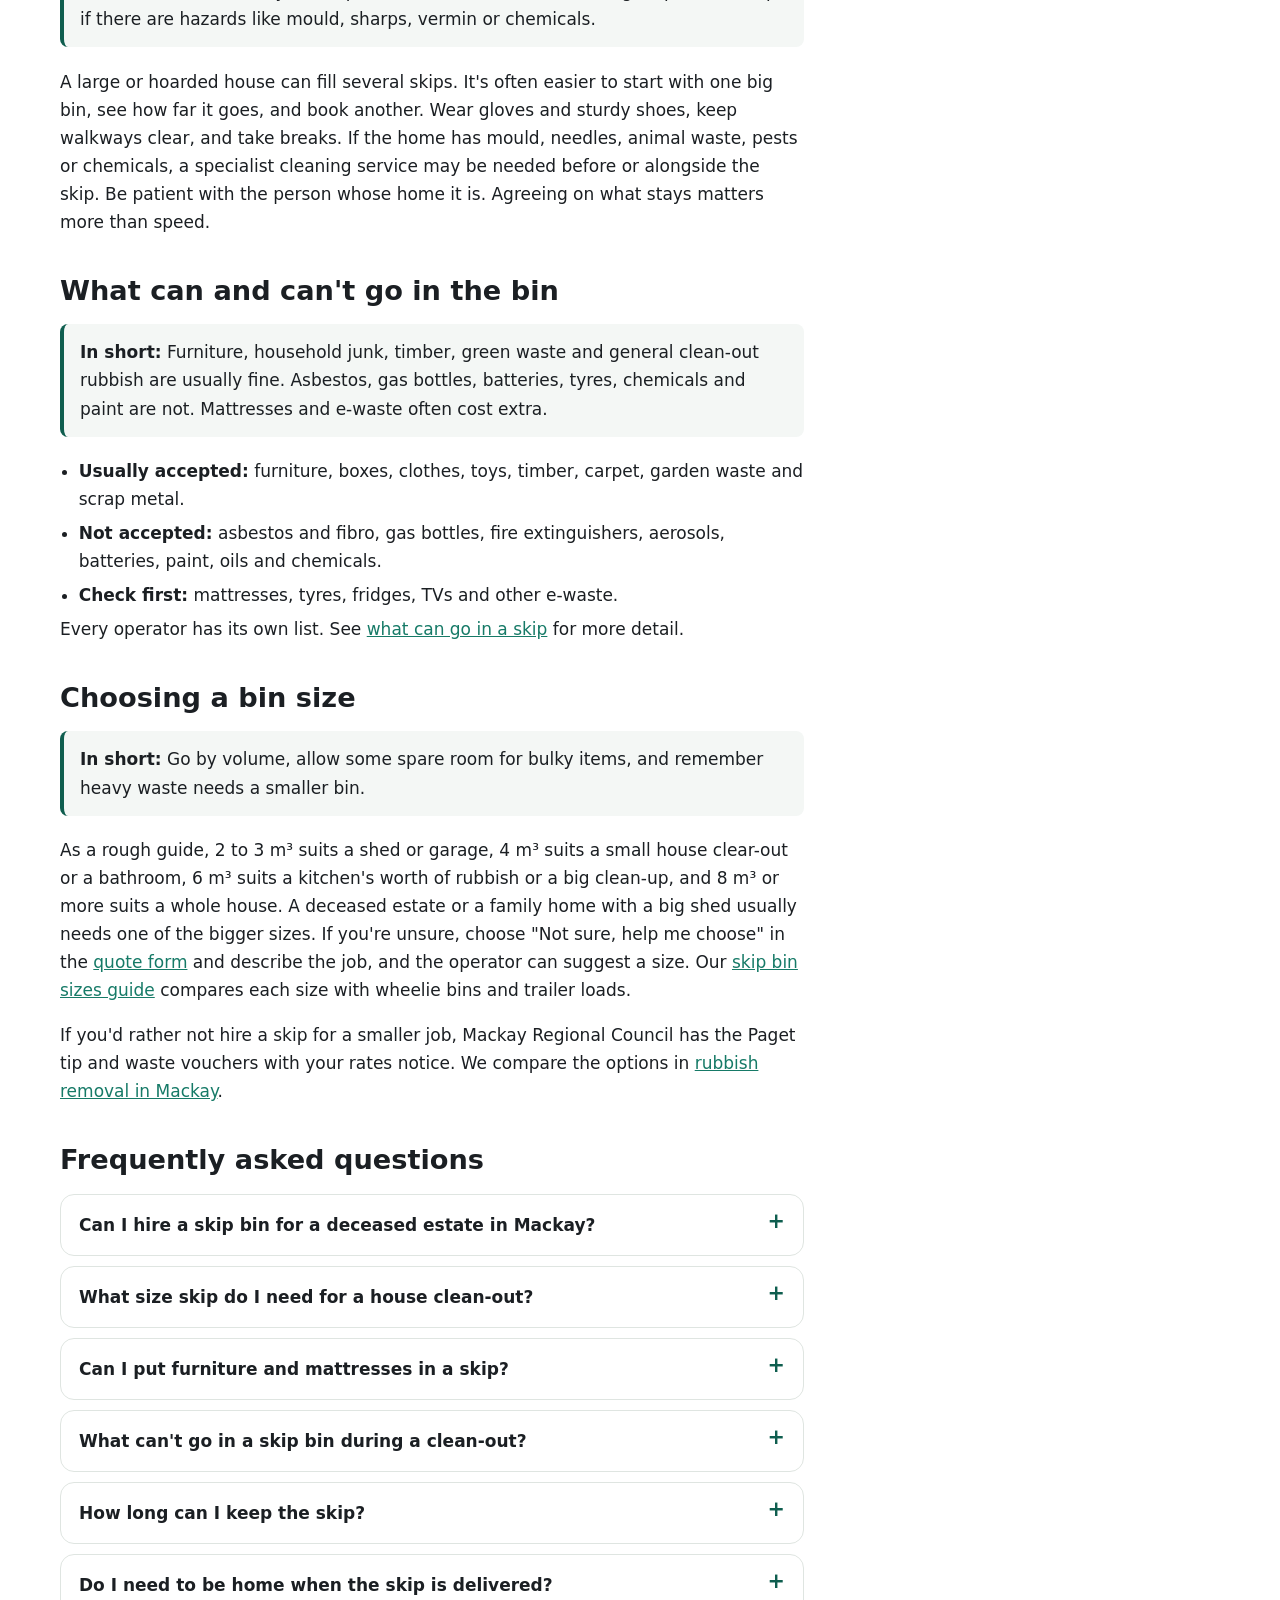
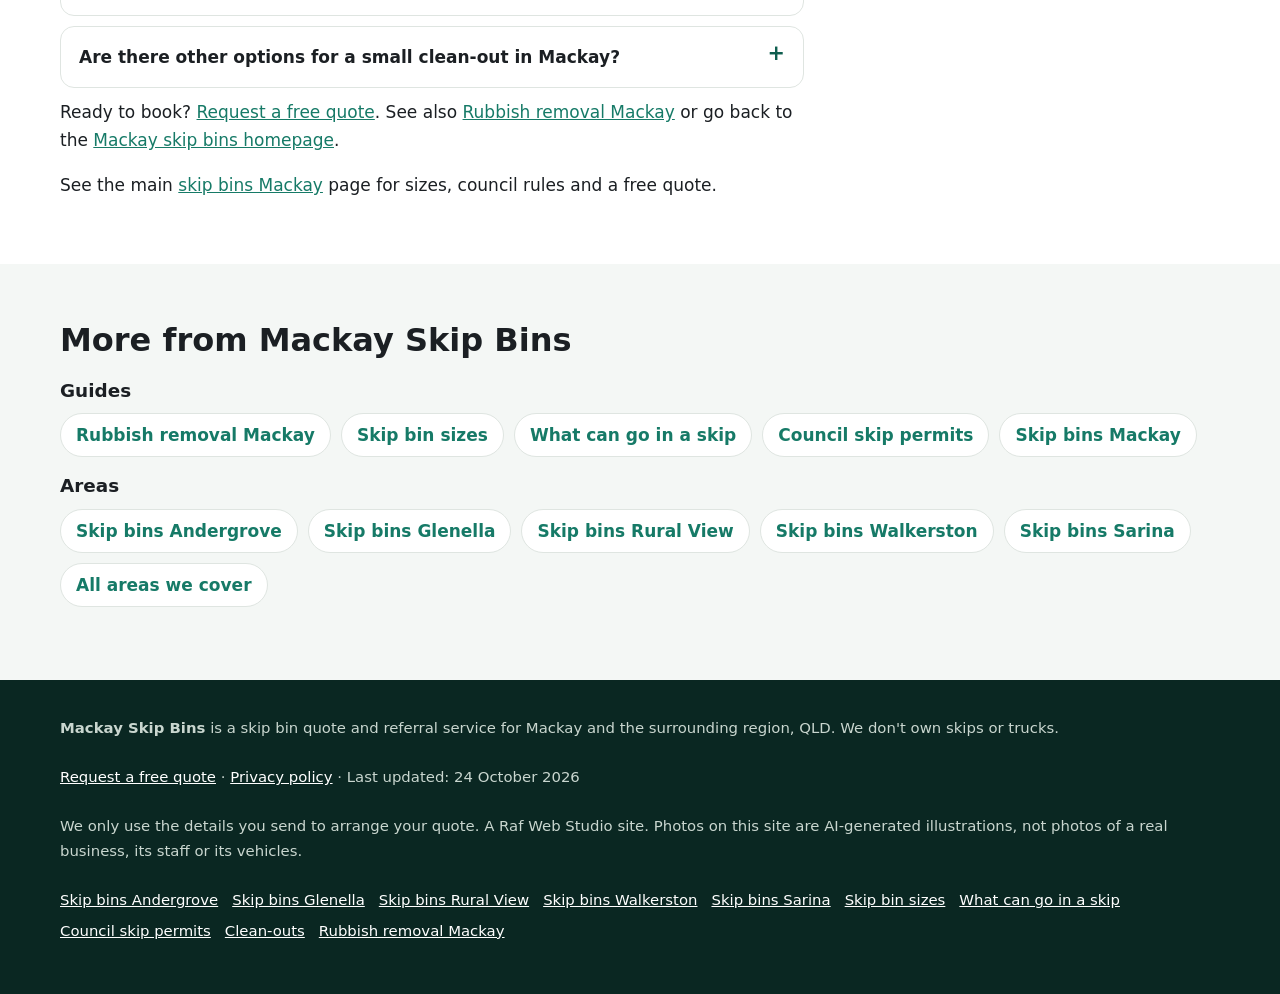
==== commit e84e68a7: "SEO batch 5: keyword link to homepage on every subpage, sitemap lastmod refresh" ====
--- a/clean-outs/index.html
+++ b/clean-outs/index.html
@@ -205,6 +205,7 @@
 <details><summary>Can I hire a skip bin for a deceased estate in Mackay?</summary><p>Yes. A skip is a common way to clear a deceased estate. Agree with the executor or family what&#x27;s being kept before anything goes in, and tell the operator if no one will be at the property for delivery or collection.</p></details><details><summary>What size skip do I need for a house clean-out?</summary><p>As a rough guide, 2 to 3 m³ suits a shed or garage, 4 m³ suits a small house clear-out or a bathroom, 6 m³ suits a kitchen&#x27;s worth of rubbish or a big clean-up, and 8 m³ or more suits a whole house. A deceased estate or a family home with a big shed usually needs one of the bigger sizes.</p></details><details><summary>Can I put furniture and mattresses in a skip?</summary><p>Furniture is usually fine. Many operators accept mattresses for an extra fee, and some don&#x27;t take them. List them in the quote form so the operator can confirm.</p></details><details><summary>What can&#x27;t go in a skip bin during a clean-out?</summary><p>Asbestos and fibro, gas bottles, fire extinguishers, aerosols, batteries, tyres, paint, oils and chemicals. Fridges, TVs and other e-waste may be refused or cost extra.</p></details><details><summary>How long can I keep the skip?</summary><p>Hire periods differ between operators. Most include a set number of days and charge for extra days. Tell the operator your dates when you request a quote.</p></details><details><summary>Do I need to be home when the skip is delivered?</summary><p>Usually not, as long as the spot for the bin is clear and the operator knows exactly where to put it. Add delivery notes in the form.</p></details><details><summary>Are there other options for a small clean-out in Mackay?</summary><p>For a load or two, taking it to the Paget Waste Management Centre yourself, using your council waste vouchers, may be enough. Our rubbish removal guide compares the options.</p></details>
 <p>Ready to book? <a href="#quote">Request a free quote</a>. See also <a href="/rubbish-removal-mackay/">Rubbish removal Mackay</a> or go back to the <a href="/">Mackay skip bins homepage</a>.</p>
 
+<p class="home-link">See the main <a href="/">skip bins Mackay</a> page for sizes, council rules and a free quote.</p>
   </article>
   <aside class="page-aside">
     <div class="hero-form-card" id="quote">
@@ -248,7 +249,7 @@
   <div class="wrap">
     <h2 id="more-h">More from Mackay Skip Bins</h2>
     <h3>Guides</h3>
-    <ul class="link-list"><li><a href="/rubbish-removal-mackay/">Rubbish removal Mackay</a></li><li><a href="/skip-bin-sizes/">Skip bin sizes</a></li><li><a href="/what-can-go-in-a-skip/">What can go in a skip</a></li><li><a href="/skip-bin-council-permit/">Council skip permits</a></li><li><a href="/">Home</a></li></ul>
+    <ul class="link-list"><li><a href="/rubbish-removal-mackay/">Rubbish removal Mackay</a></li><li><a href="/skip-bin-sizes/">Skip bin sizes</a></li><li><a href="/what-can-go-in-a-skip/">What can go in a skip</a></li><li><a href="/skip-bin-council-permit/">Council skip permits</a></li><li><a href="/">Skip bins Mackay</a></li></ul>
     <h3>Areas</h3>
     <ul class="link-list"><li><a href="/skip-bins-andergrove/">Skip bins Andergrove</a></li><li><a href="/skip-bins-glenella/">Skip bins Glenella</a></li><li><a href="/skip-bins-rural-view/">Skip bins Rural View</a></li><li><a href="/skip-bins-walkerston/">Skip bins Walkerston</a></li><li><a href="/skip-bins-sarina/">Skip bins Sarina</a></li><li><a href="/#areas">All areas we cover</a></li></ul>
   </div>
